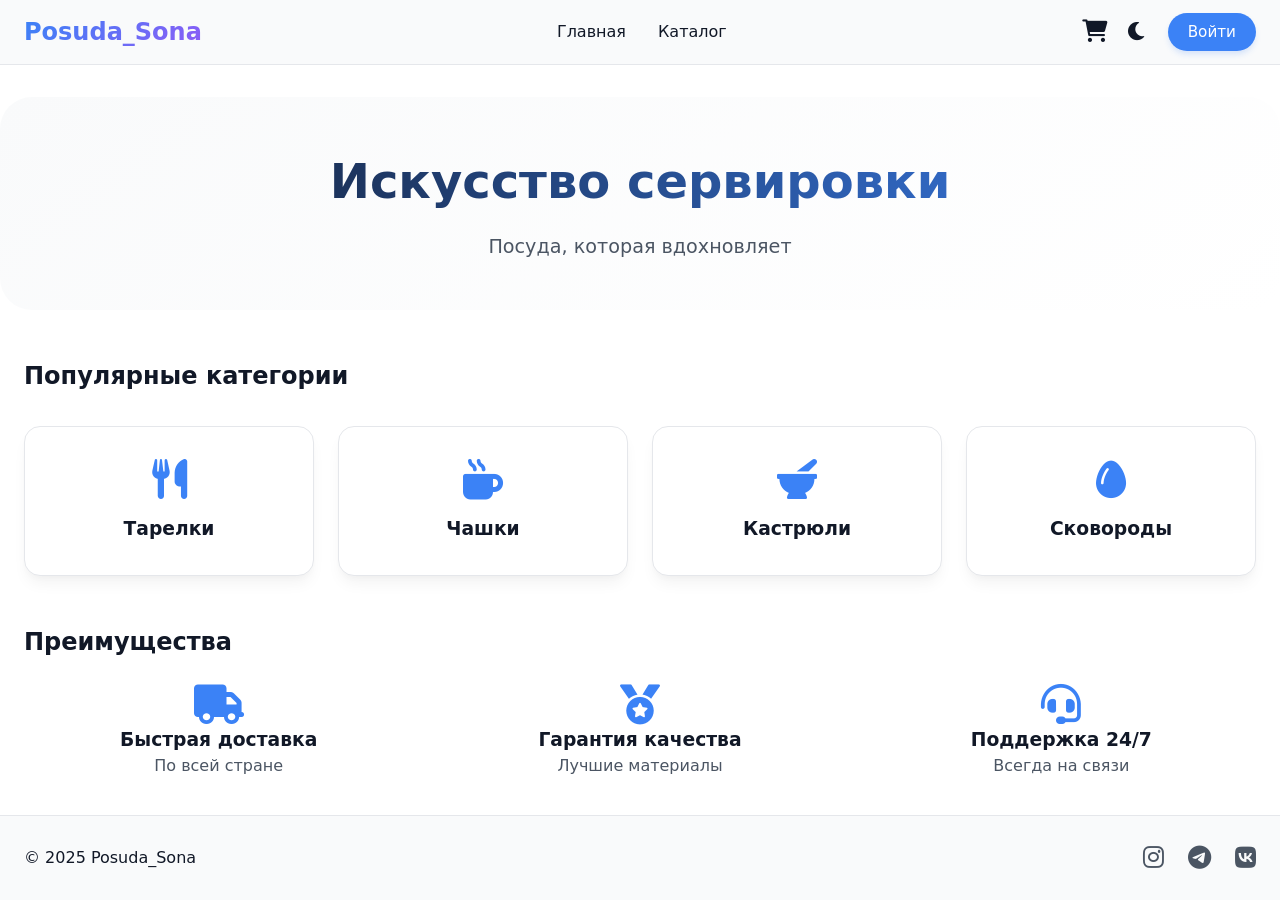
==== index.html @ f36a4646 "Create index.html" ====
<!-- index.html -->
<!DOCTYPE html>
<html lang="ru">
<head>
  <meta charset="UTF-8">
  <meta name="viewport" content="width=device-width, initial-scale=1.0">
  <title>Posuda_Sona — Главная</title>
  <link rel="stylesheet" href="https://cdnjs.cloudflare.com/ajax/libs/font-awesome/6.0.0-beta3/css/all.min.css">
  <link rel="stylesheet" href="styles.css">
</head>
<body>
  <header class="header">
    <div class="container">
      <div class="logo"><a href="index.html">Posuda_Sona</a></div>
      <nav class="nav">
        <a href="index.html">Главная</a>
        <a href="catalog.html">Каталог</a>
      </nav>
      <div class="header-actions">
        <a href="cart.html" class="cart-icon">
          <i class="fas fa-shopping-cart"></i>
          <span id="cart-count"></span>
        </a>
        <button class="theme-toggle" id="theme-toggle"><i class="fas fa-moon"></i></button>
        <div id="user-info" class="user-info"></div>
      </div>
    </div>
  </header>

  <main class="fade-in">
    <section class="hero container">
      <h1>Искусство сервировки</h1>
      <p style="font-size:1.2rem; color: var(--text-secondary);">Посуда, которая вдохновляет</p>
    </section>

    <div class="container">
      <h2 style="margin-bottom: 1.5rem;">Популярные категории</h2>
      <div class="categories-grid">
        <a href="catalog.html" class="category-card">
          <i class="fas fa-utensils"></i>
          <h3>Тарелки</h3>
        </a>
        <a href="catalog.html" class="category-card">
          <i class="fas fa-mug-hot"></i>
          <h3>Чашки</h3>
        </a>
        <a href="catalog.html" class="category-card">
          <i class="fas fa-mortar-pestle"></i>
          <h3>Кастрюли</h3>
        </a>
        <a href="catalog.html" class="category-card">
          <i class="fas fa-egg"></i>
          <h3>Сковороды</h3>
        </a>
      </div>

      <h2 style="margin: 3rem 0 1.5rem;">Преимущества</h2>
      <div style="display:grid; grid-template-columns: repeat(auto-fit, minmax(200px,1fr)); gap:2rem;">
        <div style="text-align:center;"><i class="fas fa-truck" style="font-size:2.5rem; color:var(--primary);"></i><h3>Быстрая доставка</h3><p style="color:var(--text-secondary);">По всей стране</p></div>
        <div style="text-align:center;"><i class="fas fa-medal" style="font-size:2.5rem; color:var(--primary);"></i><h3>Гарантия качества</h3><p style="color:var(--text-secondary);">Лучшие материалы</p></div>
        <div style="text-align:center;"><i class="fas fa-headset" style="font-size:2.5rem; color:var(--primary);"></i><h3>Поддержка 24/7</h3><p style="color:var(--text-secondary);">Всегда на связи</p></div>
      </div>
    </div>
  </main>

  <footer class="footer">
    <div class="container">
      <span>© 2025 Posuda_Sona</span>
      <div class="social-links">
        <a href="#"><i class="fab fa-instagram"></i></a>
        <a href="#"><i class="fab fa-telegram"></i></a>
        <a href="#"><i class="fab fa-vk"></i></a>
      </div>
    </div>
  </footer>

  <script src="script.js"></script>
  <script>
    // Дополнительная логика для главной (если нужна)
    document.addEventListener('DOMContentLoaded', () => {
      App.updateHeaderAuth();
    });
  </script>
</body>
</html>
---- styles.css ----
/* styles.css */
:root {
  --bg: #ffffff;
  --surface: #f9fafb;
  --text: #111827;
  --text-secondary: #4b5563;
  --primary: #3b82f6;
  --primary-light: #60a5fa;
  --border: #e5e7eb;
  --card-bg: #ffffff;
  --shadow: 0 10px 15px -3px rgba(0, 0, 0, 0.05), 0 4px 6px -2px rgba(0, 0, 0, 0.025);
  --hover-shadow: 0 20px 25px -5px rgba(0, 0, 0, 0.05), 0 10px 10px -5px rgba(0, 0, 0, 0.02);
  --transition: all 0.2s ease;
  --radius: 1rem;
  --header-height: 4rem;
}

body.dark-theme {
  --bg: #0f172a;
  --surface: #1e293b;
  --text: #f1f5f9;
  --text-secondary: #cbd5e1;
  --primary: #3b82f6;
  --primary-light: #60a5fa;
  --border: #334155;
  --card-bg: #1e293b;
  --shadow: 0 10px 15px -3px rgba(0, 0, 0, 0.3), 0 4px 6px -2px rgba(0, 0, 0, 0.2);
  --hover-shadow: 0 20px 25px -5px rgba(0, 0, 0, 0.4), 0 10px 10px -5px rgba(0, 0, 0, 0.3);
}

* {
  margin: 0;
  padding: 0;
  box-sizing: border-box;
}

body {
  font-family: system-ui, -apple-system, 'Segoe UI', Roboto, 'Helvetica Neue', sans-serif;
  background-color: var(--bg);
  color: var(--text);
  line-height: 1.5;
  transition: background-color 0.3s, color 0.3s;
  min-height: 100vh;
  display: flex;
  flex-direction: column;
}

.container {
  max-width: 1280px;
  margin: 0 auto;
  padding: 0 1.5rem;
  width: 100%;
}

/* Header */
.header {
  background: var(--surface);
  border-bottom: 1px solid var(--border);
  backdrop-filter: blur(8px);
  position: sticky;
  top: 0;
  z-index: 50;
  transition: var(--transition);
}

.header .container {
  display: flex;
  align-items: center;
  justify-content: space-between;
  height: var(--header-height);
}

.logo a {
  font-size: 1.5rem;
  font-weight: 700;
  text-decoration: none;
  background: linear-gradient(135deg, var(--primary) 0%, #8b5cf6 100%);
  -webkit-background-clip: text;
  background-clip: text;
  color: transparent;
}

.nav {
  display: flex;
  gap: 2rem;
}

.nav a {
  text-decoration: none;
  color: var(--text);
  font-weight: 500;
  transition: color 0.15s;
}

.nav a:hover {
  color: var(--primary);
}

.header-actions {
  display: flex;
  align-items: center;
  gap: 1.25rem;
}

.cart-icon {
  position: relative;
  font-size: 1.4rem;
  color: var(--text);
  text-decoration: none;
}

#cart-count {
  position: absolute;
  top: -8px;
  right: -10px;
  background: var(--primary);
  color: white;
  font-size: 0.7rem;
  font-weight: bold;
  padding: 0.1rem 0.4rem;
  border-radius: 50px;
  min-width: 1.2rem;
  text-align: center;
}

.theme-toggle {
  background: none;
  border: none;
  font-size: 1.3rem;
  cursor: pointer;
  color: var(--text);
  transition: transform 0.2s;
}

.theme-toggle:hover {
  transform: rotate(12deg);
}

.user-info {
  display: flex;
  align-items: center;
  gap: 0.75rem;
}

#user-greeting {
  font-weight: 500;
}

.btn {
  background: var(--primary);
  color: white;
  border: none;
  padding: 0.5rem 1.25rem;
  border-radius: 2rem;
  font-weight: 500;
  cursor: pointer;
  transition: var(--transition);
  box-shadow: 0 4px 6px -1px rgba(59, 130, 246, 0.2);
  text-decoration: none;
  display: inline-block;
  font-size: 0.95rem;
}

.btn-outline {
  background: transparent;
  color: var(--text);
  box-shadow: none;
  border: 1px solid var(--border);
}

.btn-outline:hover {
  background: var(--surface);
}

.btn:hover {
  background: var(--primary-light);
  transform: translateY(-2px);
  box-shadow: 0 8px 12px -3px rgba(59, 130, 246, 0.25);
}

.btn-block {
  display: block;
  width: 100%;
}

/* Main content */
main {
  flex: 1;
  padding: 2rem 0;
}

.fade-in {
  animation: fadeIn 0.4s ease;
}

@keyframes fadeIn {
  from { opacity: 0; transform: translateY(10px); }
  to { opacity: 1; transform: translateY(0); }
}

/* Hero */
.hero {
  padding: 3rem 0;
  text-align: center;
  background: linear-gradient(145deg, var(--surface) 0%, var(--bg) 100%);
  border-radius: 2rem;
  margin-bottom: 3rem;
}

.hero h1 {
  font-size: 3rem;
  font-weight: 800;
  margin-bottom: 1rem;
  background: linear-gradient(to right, var(--text), var(--primary));
  -webkit-background-clip: text;
  background-clip: text;
  color: transparent;
}

/* Categories grid */
.categories-grid {
  display: grid;
  grid-template-columns: repeat(auto-fit, minmax(150px, 1fr));
  gap: 1.5rem;
  margin: 2rem 0;
}

.category-card {
  background: var(--card-bg);
  padding: 2rem 1rem;
  border-radius: var(--radius);
  text-align: center;
  box-shadow: var(--shadow);
  transition: var(--transition);
  border: 1px solid var(--border);
  text-decoration: none;
  color: var(--text);
}

.category-card:hover {
  transform: translateY(-8px);
  box-shadow: var(--hover-shadow);
  border-color: var(--primary);
}

.category-card i {
  font-size: 2.5rem;
  margin-bottom: 1rem;
  color: var(--primary);
}

/* Catalog grid */
.catalog-grid {
  display: grid;
  grid-template-columns: repeat(auto-fill, minmax(240px, 1fr));
  gap: 2rem;
  margin-top: 2rem;
}

.product-card {
  background: var(--card-bg);
  border-radius: var(--radius);
  overflow: hidden;
  box-shadow: var(--shadow);
  transition: var(--transition);
  border: 1px solid var(--border);
  display: flex;
  flex-direction: column;
}

.product-card:hover {
  transform: translateY(-8px);
  box-shadow: var(--hover-shadow);
  backdrop-filter: blur(2px);
}

.product-image {
  height: 200px;
  background: linear-gradient(135deg, var(--primary-light) 0%, #a78bfa 100%);
  display: flex;
  align-items: center;
  justify-content: center;
  color: white;
  font-size: 3rem;
}

.product-info {
  padding: 1.25rem;
  flex: 1;
}

.product-title {
  font-weight: 600;
  font-size: 1.25rem;
  margin-bottom: 0.5rem;
}

.product-price {
  font-size: 1.5rem;
  font-weight: 700;
  color: var(--primary);
  margin-bottom: 1rem;
}

.product-actions {
  padding: 0 1.25rem 1.25rem;
}

/* Cart */
.cart-items {
  display: flex;
  flex-direction: column;
  gap: 1rem;
  margin-bottom: 2rem;
}

.cart-item {
  display: flex;
  align-items: center;
  justify-content: space-between;
  background: var(--card-bg);
  padding: 1rem 1.5rem;
  border-radius: var(--radius);
  border: 1px solid var(--border);
  box-shadow: var(--shadow);
}

.cart-total {
  text-align: right;
  font-size: 1.5rem;
  font-weight: 700;
  margin-bottom: 1.5rem;
}

.empty-message {
  text-align: center;
  padding: 3rem;
  color: var(--text-secondary);
  font-size: 1.2rem;
}

/* Forms */
.auth-form {
  max-width: 400px;
  margin: 3rem auto;
  background: var(--card-bg);
  padding: 2rem;
  border-radius: var(--radius);
  box-shadow: var(--shadow);
  border: 1px solid var(--border);
}

.form-group {
  margin-bottom: 1.5rem;
}

.form-group label {
  display: block;
  margin-bottom: 0.5rem;
  font-weight: 500;
}

.form-control {
  width: 100%;
  padding: 0.75rem 1rem;
  border: 1px solid var(--border);
  border-radius: 2rem;
  background: var(--bg);
  color: var(--text);
  font-size: 1rem;
  transition: border 0.2s;
}

.form-control:focus {
  outline: none;
  border-color: var(--primary);
  box-shadow: 0 0 0 3px rgba(59, 130, 246, 0.2);
}

.error-message {
  color: #ef4444;
  font-size: 0.85rem;
  margin-top: 0.25rem;
  min-height: 1.25rem;
}

/* Admin panel */
.admin-table {
  width: 100%;
  border-collapse: collapse;
  background: var(--card-bg);
  border-radius: var(--radius);
  overflow: hidden;
  box-shadow: var(--shadow);
}

.admin-table th,
.admin-table td {
  padding: 1rem;
  text-align: left;
  border-bottom: 1px solid var(--border);
}

.admin-table th {
  background: var(--surface);
  font-weight: 600;
}

.chat-container {
  background: var(--card-bg);
  border-radius: var(--radius);
  padding: 1rem;
  margin-top: 2rem;
  border: 1px solid var(--border);
}

.chat-messages {
  height: 300px;
  overflow-y: auto;
  padding: 1rem;
  background: var(--bg);
  border-radius: var(--radius);
  margin-bottom: 1rem;
  display: flex;
  flex-direction: column;
  gap: 0.5rem;
}

.message {
  max-width: 70%;
  padding: 0.75rem 1rem;
  border-radius: 1.5rem;
  background: var(--surface);
  align-self: flex-start;
  word-break: break-word;
}

.message.own {
  background: var(--primary);
  color: white;
  align-self: flex-end;
}

.chat-input-group {
  display: flex;
  gap: 0.5rem;
}

/* Footer */
.footer {
  background: var(--surface);
  border-top: 1px solid var(--border);
  padding: 1.5rem 0;
  margin-top: auto;
}

.footer .container {
  display: flex;
  justify-content: space-between;
  align-items: center;
}

.social-links {
  display: flex;
  gap: 1.5rem;
  font-size: 1.5rem;
}

.social-links a {
  color: var(--text-secondary);
  transition: color 0.2s;
  text-decoration: none;
}

.social-links a:hover {
  color: var(--primary);
}

/* Utilities */
.text-center { text-align: center; }
.mt-2 { margin-top: 1rem; }
.mb-2 { margin-bottom: 1rem; }

/* Responsive */
@media (max-width: 768px) {
  .header .container {
    flex-wrap: wrap;
    height: auto;
    padding: 0.75rem 1rem;
  }
  .nav {
    order: 3;
    width: 100%;
    justify-content: center;
    margin-top: 0.5rem;
  }
  .hero h1 {
    font-size: 2rem;
  }
}
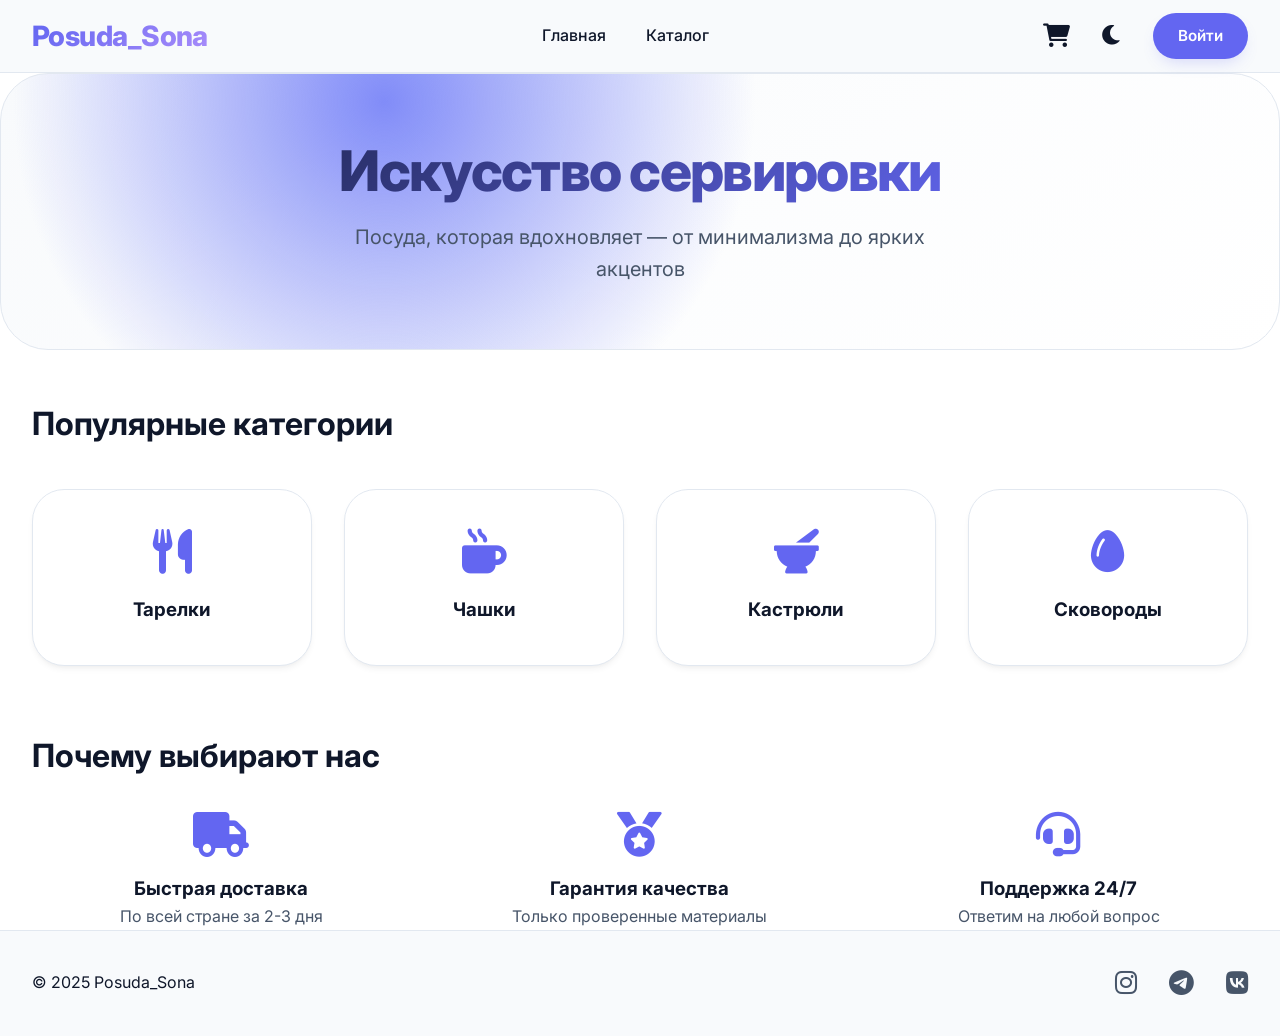
==== commit 41fdf6e2: "Update index.html" ====
--- a/index.html
+++ b/index.html
@@ -7,6 +7,8 @@
   <title>Posuda_Sona — Главная</title>
   <link rel="stylesheet" href="https://cdnjs.cloudflare.com/ajax/libs/font-awesome/6.0.0-beta3/css/all.min.css">
   <link rel="stylesheet" href="styles.css">
+  <!-- Подключаем шрифт Inter для более современного вида -->
+  <link href="https://fonts.googleapis.com/css2?family=Inter:wght@400;500;600;700;800&display=swap" rel="stylesheet">
 </head>
 <body>
   <header class="header">
@@ -30,11 +32,11 @@
   <main class="fade-in">
     <section class="hero container">
       <h1>Искусство сервировки</h1>
-      <p style="font-size:1.2rem; color: var(--text-secondary);">Посуда, которая вдохновляет</p>
+      <p>Посуда, которая вдохновляет — от минимализма до ярких акцентов</p>
     </section>
 
     <div class="container">
-      <h2 style="margin-bottom: 1.5rem;">Популярные категории</h2>
+      <h2 style="margin-bottom: 1.5rem; font-size: 2rem; font-weight: 700;">Популярные категории</h2>
       <div class="categories-grid">
         <a href="catalog.html" class="category-card">
           <i class="fas fa-utensils"></i>
@@ -54,11 +56,11 @@
         </a>
       </div>
 
-      <h2 style="margin: 3rem 0 1.5rem;">Преимущества</h2>
-      <div style="display:grid; grid-template-columns: repeat(auto-fit, minmax(200px,1fr)); gap:2rem;">
-        <div style="text-align:center;"><i class="fas fa-truck" style="font-size:2.5rem; color:var(--primary);"></i><h3>Быстрая доставка</h3><p style="color:var(--text-secondary);">По всей стране</p></div>
-        <div style="text-align:center;"><i class="fas fa-medal" style="font-size:2.5rem; color:var(--primary);"></i><h3>Гарантия качества</h3><p style="color:var(--text-secondary);">Лучшие материалы</p></div>
-        <div style="text-align:center;"><i class="fas fa-headset" style="font-size:2.5rem; color:var(--primary);"></i><h3>Поддержка 24/7</h3><p style="color:var(--text-secondary);">Всегда на связи</p></div>
+      <h2 style="margin: 4rem 0 2rem; font-size: 2rem; font-weight: 700;">Почему выбирают нас</h2>
+      <div style="display:grid; grid-template-columns: repeat(auto-fit, minmax(220px,1fr)); gap:2.5rem; text-align:center;">
+        <div><i class="fas fa-truck" style="font-size:2.8rem; color:var(--primary); margin-bottom:1rem;"></i><h3>Быстрая доставка</h3><p style="color:var(--text-secondary);">По всей стране за 2-3 дня</p></div>
+        <div><i class="fas fa-medal" style="font-size:2.8rem; color:var(--primary); margin-bottom:1rem;"></i><h3>Гарантия качества</h3><p style="color:var(--text-secondary);">Только проверенные материалы</p></div>
+        <div><i class="fas fa-headset" style="font-size:2.8rem; color:var(--primary); margin-bottom:1rem;"></i><h3>Поддержка 24/7</h3><p style="color:var(--text-secondary);">Ответим на любой вопрос</p></div>
       </div>
     </div>
   </main>
@@ -76,10 +78,7 @@
 
   <script src="script.js"></script>
   <script>
-    // Дополнительная логика для главной (если нужна)
-    document.addEventListener('DOMContentLoaded', () => {
-      App.updateHeaderAuth();
-    });
+    document.addEventListener('DOMContentLoaded', () => App.updateHeaderAuth());
   </script>
 </body>
 </html>
--- a/styles.css
+++ b/styles.css
@@ -1,31 +1,37 @@
-/* styles.css */
+/* styles.css — современный, минималистичный дизайн */
 :root {
   --bg: #ffffff;
-  --surface: #f9fafb;
-  --text: #111827;
-  --text-secondary: #4b5563;
-  --primary: #3b82f6;
-  --primary-light: #60a5fa;
-  --border: #e5e7eb;
+  --surface: #f8fafc;
+  --text: #0f172a;
+  --text-secondary: #475569;
+  --primary: #6366f1;
+  --primary-light: #818cf8;
+  --primary-dark: #4f46e5;
+  --accent: #f59e0b;
+  --border: #e2e8f0;
   --card-bg: #ffffff;
-  --shadow: 0 10px 15px -3px rgba(0, 0, 0, 0.05), 0 4px 6px -2px rgba(0, 0, 0, 0.025);
-  --hover-shadow: 0 20px 25px -5px rgba(0, 0, 0, 0.05), 0 10px 10px -5px rgba(0, 0, 0, 0.02);
-  --transition: all 0.2s ease;
-  --radius: 1rem;
-  --header-height: 4rem;
+  --shadow-sm: 0 1px 2px 0 rgba(0,0,0,0.05);
+  --shadow: 0 4px 6px -1px rgba(0,0,0,0.05), 0 2px 4px -1px rgba(0,0,0,0.03);
+  --shadow-lg: 0 20px 25px -5px rgba(0,0,0,0.05), 0 10px 10px -5px rgba(0,0,0,0.02);
+  --shadow-hover: 0 25px 30px -12px rgba(99,102,241,0.15);
+  --transition: all 0.25s cubic-bezier(0.2,0,0,1);
+  --radius: 1.25rem;
+  --header-height: 4.5rem;
 }
 
 body.dark-theme {
-  --bg: #0f172a;
+  --bg: #0b0f19;
   --surface: #1e293b;
   --text: #f1f5f9;
-  --text-secondary: #cbd5e1;
-  --primary: #3b82f6;
-  --primary-light: #60a5fa;
+  --text-secondary: #94a3b8;
+  --primary: #818cf8;
+  --primary-light: #a5b4fc;
+  --primary-dark: #6366f1;
   --border: #334155;
   --card-bg: #1e293b;
-  --shadow: 0 10px 15px -3px rgba(0, 0, 0, 0.3), 0 4px 6px -2px rgba(0, 0, 0, 0.2);
-  --hover-shadow: 0 20px 25px -5px rgba(0, 0, 0, 0.4), 0 10px 10px -5px rgba(0, 0, 0, 0.3);
+  --shadow: 0 4px 6px -1px rgba(0,0,0,0.2);
+  --shadow-lg: 0 20px 25px -5px rgba(0,0,0,0.4);
+  --shadow-hover: 0 25px 30px -12px rgba(129,140,248,0.2);
 }
 
 * {
@@ -35,10 +41,10 @@
 }
 
 body {
-  font-family: system-ui, -apple-system, 'Segoe UI', Roboto, 'Helvetica Neue', sans-serif;
+  font-family: 'Inter', system-ui, -apple-system, 'Segoe UI', Roboto, sans-serif;
   background-color: var(--bg);
   color: var(--text);
-  line-height: 1.5;
+  line-height: 1.6;
   transition: background-color 0.3s, color 0.3s;
   min-height: 100vh;
   display: flex;
@@ -48,7 +54,7 @@
 .container {
   max-width: 1280px;
   margin: 0 auto;
-  padding: 0 1.5rem;
+  padding: 0 2rem;
   width: 100%;
 }
 
@@ -56,7 +62,8 @@
 .header {
   background: var(--surface);
   border-bottom: 1px solid var(--border);
-  backdrop-filter: blur(8px);
+  backdrop-filter: blur(12px);
+  -webkit-backdrop-filter: blur(12px);
   position: sticky;
   top: 0;
   z-index: 50;
@@ -71,10 +78,11 @@
 }
 
 .logo a {
-  font-size: 1.5rem;
-  font-weight: 700;
+  font-size: 1.75rem;
+  font-weight: 800;
+  letter-spacing: -0.02em;
   text-decoration: none;
-  background: linear-gradient(135deg, var(--primary) 0%, #8b5cf6 100%);
+  background: linear-gradient(135deg, var(--primary) 0%, #a78bfa 100%);
   -webkit-background-clip: text;
   background-clip: text;
   color: transparent;
@@ -82,7 +90,7 @@
 
 .nav {
   display: flex;
-  gap: 2rem;
+  gap: 2.5rem;
 }
 
 .nav a {
@@ -90,23 +98,45 @@
   color: var(--text);
   font-weight: 500;
   transition: color 0.15s;
+  position: relative;
+}
+
+.nav a::after {
+  content: '';
+  position: absolute;
+  bottom: -6px;
+  left: 0;
+  width: 0;
+  height: 2px;
+  background: var(--primary);
+  transition: width 0.2s;
 }
 
 .nav a:hover {
   color: var(--primary);
 }
 
+.nav a:hover::after {
+  width: 100%;
+}
+
 .header-actions {
   display: flex;
   align-items: center;
-  gap: 1.25rem;
+  gap: 1.5rem;
 }
 
 .cart-icon {
   position: relative;
-  font-size: 1.4rem;
+  font-size: 1.5rem;
   color: var(--text);
   text-decoration: none;
+  transition: transform 0.2s;
+}
+
+.cart-icon:hover {
+  transform: scale(1.05);
+  color: var(--primary);
 }
 
 #cart-count {
@@ -117,23 +147,27 @@
   color: white;
   font-size: 0.7rem;
   font-weight: bold;
-  padding: 0.1rem 0.4rem;
+  padding: 0.15rem 0.45rem;
   border-radius: 50px;
-  min-width: 1.2rem;
+  min-width: 1.3rem;
   text-align: center;
+  box-shadow: var(--shadow-sm);
 }
 
 .theme-toggle {
   background: none;
   border: none;
-  font-size: 1.3rem;
+  font-size: 1.4rem;
   cursor: pointer;
   color: var(--text);
-  transition: transform 0.2s;
+  transition: transform 0.3s;
+  padding: 0.4rem;
+  border-radius: 50%;
 }
 
 .theme-toggle:hover {
-  transform: rotate(12deg);
+  transform: rotate(15deg);
+  background: var(--border);
 }
 
 .user-info {
@@ -144,21 +178,32 @@
 
 #user-greeting {
   font-weight: 500;
+  color: var(--text-secondary);
 }
 
 .btn {
   background: var(--primary);
   color: white;
   border: none;
-  padding: 0.5rem 1.25rem;
-  border-radius: 2rem;
-  font-weight: 500;
+  padding: 0.6rem 1.5rem;
+  border-radius: 3rem;
+  font-weight: 600;
+  font-size: 0.95rem;
   cursor: pointer;
   transition: var(--transition);
-  box-shadow: 0 4px 6px -1px rgba(59, 130, 246, 0.2);
+  box-shadow: 0 8px 16px -6px rgba(99,102,241,0.25);
   text-decoration: none;
-  display: inline-block;
-  font-size: 0.95rem;
+  display: inline-flex;
+  align-items: center;
+  justify-content: center;
+  gap: 0.5rem;
+  border: 1px solid transparent;
+}
+
+.btn:hover {
+  background: var(--primary-dark);
+  transform: translateY(-3px);
+  box-shadow: 0 12px 20px -8px rgba(99,102,241,0.4);
 }
 
 .btn-outline {
@@ -170,143 +215,139 @@
 
 .btn-outline:hover {
   background: var(--surface);
-}
-
-.btn:hover {
-  background: var(--primary-light);
-  transform: translateY(-2px);
-  box-shadow: 0 8px 12px -3px rgba(59, 130, 246, 0.25);
+  border-color: var(--primary);
+  color: var(--primary);
 }
 
 .btn-block {
-  display: block;
+  display: flex;
   width: 100%;
 }
 
-/* Main content */
-main {
-  flex: 1;
-  padding: 2rem 0;
-}
-
-.fade-in {
-  animation: fadeIn 0.4s ease;
-}
-
-@keyframes fadeIn {
-  from { opacity: 0; transform: translateY(10px); }
-  to { opacity: 1; transform: translateY(0); }
-}
-
-/* Hero */
+/* Hero секция */
 .hero {
-  padding: 3rem 0;
+  padding: 4rem 0;
   text-align: center;
-  background: linear-gradient(145deg, var(--surface) 0%, var(--bg) 100%);
-  border-radius: 2rem;
+  background: radial-gradient(circle at 30% 10%, var(--primary-light) 0%, transparent 40%),
+              linear-gradient(145deg, var(--surface) 0%, var(--bg) 100%);
+  border-radius: 3rem;
   margin-bottom: 3rem;
+  border: 1px solid var(--border);
 }
 
 .hero h1 {
-  font-size: 3rem;
+  font-size: 3.5rem;
   font-weight: 800;
+  letter-spacing: -0.03em;
   margin-bottom: 1rem;
-  background: linear-gradient(to right, var(--text), var(--primary));
+  background: linear-gradient(135deg, var(--text) 0%, var(--primary) 80%);
   -webkit-background-clip: text;
   background-clip: text;
   color: transparent;
-}
-
-/* Categories grid */
+  line-height: 1.2;
+}
+
+.hero p {
+  font-size: 1.25rem;
+  color: var(--text-secondary);
+  max-width: 600px;
+  margin: 0 auto;
+}
+
+/* Категории */
 .categories-grid {
   display: grid;
-  grid-template-columns: repeat(auto-fit, minmax(150px, 1fr));
-  gap: 1.5rem;
-  margin: 2rem 0;
+  grid-template-columns: repeat(auto-fit, minmax(170px, 1fr));
+  gap: 2rem;
+  margin: 2.5rem 0;
 }
 
 .category-card {
   background: var(--card-bg);
-  padding: 2rem 1rem;
-  border-radius: var(--radius);
+  padding: 2.5rem 1.5rem;
+  border-radius: 2rem;
   text-align: center;
   box-shadow: var(--shadow);
   transition: var(--transition);
   border: 1px solid var(--border);
   text-decoration: none;
   color: var(--text);
+  backdrop-filter: blur(4px);
 }
 
 .category-card:hover {
-  transform: translateY(-8px);
-  box-shadow: var(--hover-shadow);
-  border-color: var(--primary);
+  transform: translateY(-8px) scale(1.02);
+  box-shadow: var(--shadow-hover);
+  border-color: var(--primary-light);
 }
 
 .category-card i {
-  font-size: 2.5rem;
-  margin-bottom: 1rem;
+  font-size: 2.8rem;
+  margin-bottom: 1.25rem;
   color: var(--primary);
 }
 
-/* Catalog grid */
+/* Карточки товаров */
 .catalog-grid {
   display: grid;
-  grid-template-columns: repeat(auto-fill, minmax(240px, 1fr));
+  grid-template-columns: repeat(auto-fill, minmax(260px, 1fr));
   gap: 2rem;
   margin-top: 2rem;
 }
 
 .product-card {
   background: var(--card-bg);
-  border-radius: var(--radius);
+  border-radius: 2rem;
   overflow: hidden;
   box-shadow: var(--shadow);
   transition: var(--transition);
   border: 1px solid var(--border);
   display: flex;
   flex-direction: column;
+  backdrop-filter: blur(4px);
 }
 
 .product-card:hover {
-  transform: translateY(-8px);
-  box-shadow: var(--hover-shadow);
-  backdrop-filter: blur(2px);
+  transform: translateY(-10px);
+  box-shadow: var(--shadow-hover);
+  border-color: var(--primary-light);
 }
 
 .product-image {
   height: 200px;
-  background: linear-gradient(135deg, var(--primary-light) 0%, #a78bfa 100%);
+  background: linear-gradient(135deg, var(--primary) 0%, #a78bfa 100%);
   display: flex;
   align-items: center;
   justify-content: center;
   color: white;
-  font-size: 3rem;
+  font-size: 3.5rem;
 }
 
 .product-info {
-  padding: 1.25rem;
+  padding: 1.5rem 1.5rem 1rem;
   flex: 1;
 }
 
 .product-title {
-  font-weight: 600;
-  font-size: 1.25rem;
+  font-weight: 700;
+  font-size: 1.3rem;
   margin-bottom: 0.5rem;
+  color: var(--text);
 }
 
 .product-price {
-  font-size: 1.5rem;
-  font-weight: 700;
+  font-size: 1.8rem;
+  font-weight: 800;
   color: var(--primary);
   margin-bottom: 1rem;
+  letter-spacing: -0.02em;
 }
 
 .product-actions {
-  padding: 0 1.25rem 1.25rem;
-}
-
-/* Cart */
+  padding: 0 1.5rem 1.5rem;
+}
+
+/* Корзина */
 .cart-items {
   display: flex;
   flex-direction: column;
@@ -319,35 +360,35 @@
   align-items: center;
   justify-content: space-between;
   background: var(--card-bg);
-  padding: 1rem 1.5rem;
-  border-radius: var(--radius);
+  padding: 1.25rem 1.5rem;
+  border-radius: 1.5rem;
   border: 1px solid var(--border);
   box-shadow: var(--shadow);
+  transition: var(--transition);
+}
+
+.cart-item:hover {
+  box-shadow: var(--shadow-lg);
 }
 
 .cart-total {
   text-align: right;
-  font-size: 1.5rem;
-  font-weight: 700;
-  margin-bottom: 1.5rem;
-}
-
-.empty-message {
-  text-align: center;
-  padding: 3rem;
-  color: var(--text-secondary);
-  font-size: 1.2rem;
-}
-
-/* Forms */
+  font-size: 1.8rem;
+  font-weight: 800;
+  margin: 1.5rem 0;
+  letter-spacing: -0.02em;
+}
+
+/* Формы */
 .auth-form {
-  max-width: 400px;
-  margin: 3rem auto;
+  max-width: 440px;
+  margin: 4rem auto;
   background: var(--card-bg);
-  padding: 2rem;
-  border-radius: var(--radius);
-  box-shadow: var(--shadow);
-  border: 1px solid var(--border);
+  padding: 2.5rem;
+  border-radius: 2.5rem;
+  box-shadow: var(--shadow-lg);
+  border: 1px solid var(--border);
+  backdrop-filter: blur(8px);
 }
 
 .form-group {
@@ -357,101 +398,126 @@
 .form-group label {
   display: block;
   margin-bottom: 0.5rem;
-  font-weight: 500;
+  font-weight: 600;
+  color: var(--text);
 }
 
 .form-control {
   width: 100%;
-  padding: 0.75rem 1rem;
-  border: 1px solid var(--border);
-  border-radius: 2rem;
+  padding: 0.9rem 1.2rem;
+  border: 1.5px solid var(--border);
+  border-radius: 2.5rem;
   background: var(--bg);
   color: var(--text);
   font-size: 1rem;
-  transition: border 0.2s;
+  transition: border 0.2s, box-shadow 0.2s;
 }
 
 .form-control:focus {
   outline: none;
   border-color: var(--primary);
-  box-shadow: 0 0 0 3px rgba(59, 130, 246, 0.2);
+  box-shadow: 0 0 0 4px rgba(99,102,241,0.15);
 }
 
 .error-message {
   color: #ef4444;
-  font-size: 0.85rem;
-  margin-top: 0.25rem;
-  min-height: 1.25rem;
-}
-
-/* Admin panel */
+  font-size: 0.9rem;
+  margin-top: 0.4rem;
+  min-height: 1.4rem;
+}
+
+/* Админ-панель */
 .admin-table {
   width: 100%;
   border-collapse: collapse;
   background: var(--card-bg);
-  border-radius: var(--radius);
+  border-radius: 1.5rem;
   overflow: hidden;
   box-shadow: var(--shadow);
+  margin-top: 1.5rem;
 }
 
 .admin-table th,
 .admin-table td {
-  padding: 1rem;
+  padding: 1rem 1.2rem;
   text-align: left;
   border-bottom: 1px solid var(--border);
 }
 
 .admin-table th {
   background: var(--surface);
-  font-weight: 600;
-}
-
+  font-weight: 700;
+  color: var(--text-secondary);
+  text-transform: uppercase;
+  font-size: 0.85rem;
+  letter-spacing: 0.05em;
+}
+
+.admin-table tr:last-child td {
+  border-bottom: none;
+}
+
+.admin-table tr:hover td {
+  background: var(--surface);
+}
+
+/* Чат */
 .chat-container {
   background: var(--card-bg);
-  border-radius: var(--radius);
-  padding: 1rem;
+  border-radius: 2rem;
+  padding: 1.5rem;
   margin-top: 2rem;
   border: 1px solid var(--border);
+  box-shadow: var(--shadow);
 }
 
 .chat-messages {
-  height: 300px;
+  height: 320px;
   overflow-y: auto;
-  padding: 1rem;
+  padding: 1.2rem;
   background: var(--bg);
-  border-radius: var(--radius);
-  margin-bottom: 1rem;
+  border-radius: 1.5rem;
+  margin-bottom: 1.2rem;
   display: flex;
   flex-direction: column;
-  gap: 0.5rem;
+  gap: 0.75rem;
+  border: 1px solid var(--border);
 }
 
 .message {
-  max-width: 70%;
-  padding: 0.75rem 1rem;
-  border-radius: 1.5rem;
+  max-width: 75%;
+  padding: 0.9rem 1.2rem;
+  border-radius: 1.8rem;
   background: var(--surface);
   align-self: flex-start;
   word-break: break-word;
+  box-shadow: var(--shadow-sm);
+  border: 1px solid var(--border);
 }
 
 .message.own {
   background: var(--primary);
   color: white;
   align-self: flex-end;
+  border: none;
 }
 
 .chat-input-group {
   display: flex;
-  gap: 0.5rem;
+  gap: 0.75rem;
+}
+
+.chat-input-group .form-control {
+  border-radius: 3rem;
 }
 
 /* Footer */
 .footer {
   background: var(--surface);
   border-top: 1px solid var(--border);
-  padding: 1.5rem 0;
+  padding: 2rem 0;
   margin-top: auto;
+  backdrop-filter: blur(8px);
 }
 
 .footer .container {
@@ -462,39 +528,52 @@
 
 .social-links {
   display: flex;
-  gap: 1.5rem;
-  font-size: 1.5rem;
+  gap: 2rem;
+  font-size: 1.6rem;
 }
 
 .social-links a {
   color: var(--text-secondary);
-  transition: color 0.2s;
+  transition: all 0.2s;
   text-decoration: none;
 }
 
 .social-links a:hover {
   color: var(--primary);
-}
-
-/* Utilities */
-.text-center { text-align: center; }
-.mt-2 { margin-top: 1rem; }
-.mb-2 { margin-bottom: 1rem; }
-
-/* Responsive */
+  transform: translateY(-3px);
+}
+
+/* Анимации */
+@keyframes fadeIn {
+  from { opacity: 0; transform: translateY(15px); }
+  to { opacity: 1; transform: translateY(0); }
+}
+
+.fade-in {
+  animation: fadeIn 0.5s ease-out;
+}
+
+/* Адаптивность */
 @media (max-width: 768px) {
+  .container {
+    padding: 0 1.5rem;
+  }
   .header .container {
     flex-wrap: wrap;
     height: auto;
-    padding: 0.75rem 1rem;
+    padding: 1rem 1.5rem;
   }
   .nav {
     order: 3;
     width: 100%;
     justify-content: center;
-    margin-top: 0.5rem;
+    margin-top: 1rem;
+    gap: 1.5rem;
   }
   .hero h1 {
-    font-size: 2rem;
+    font-size: 2.5rem;
   }
-}
+  .hero p {
+    font-size: 1.1rem;
+  }
+}
